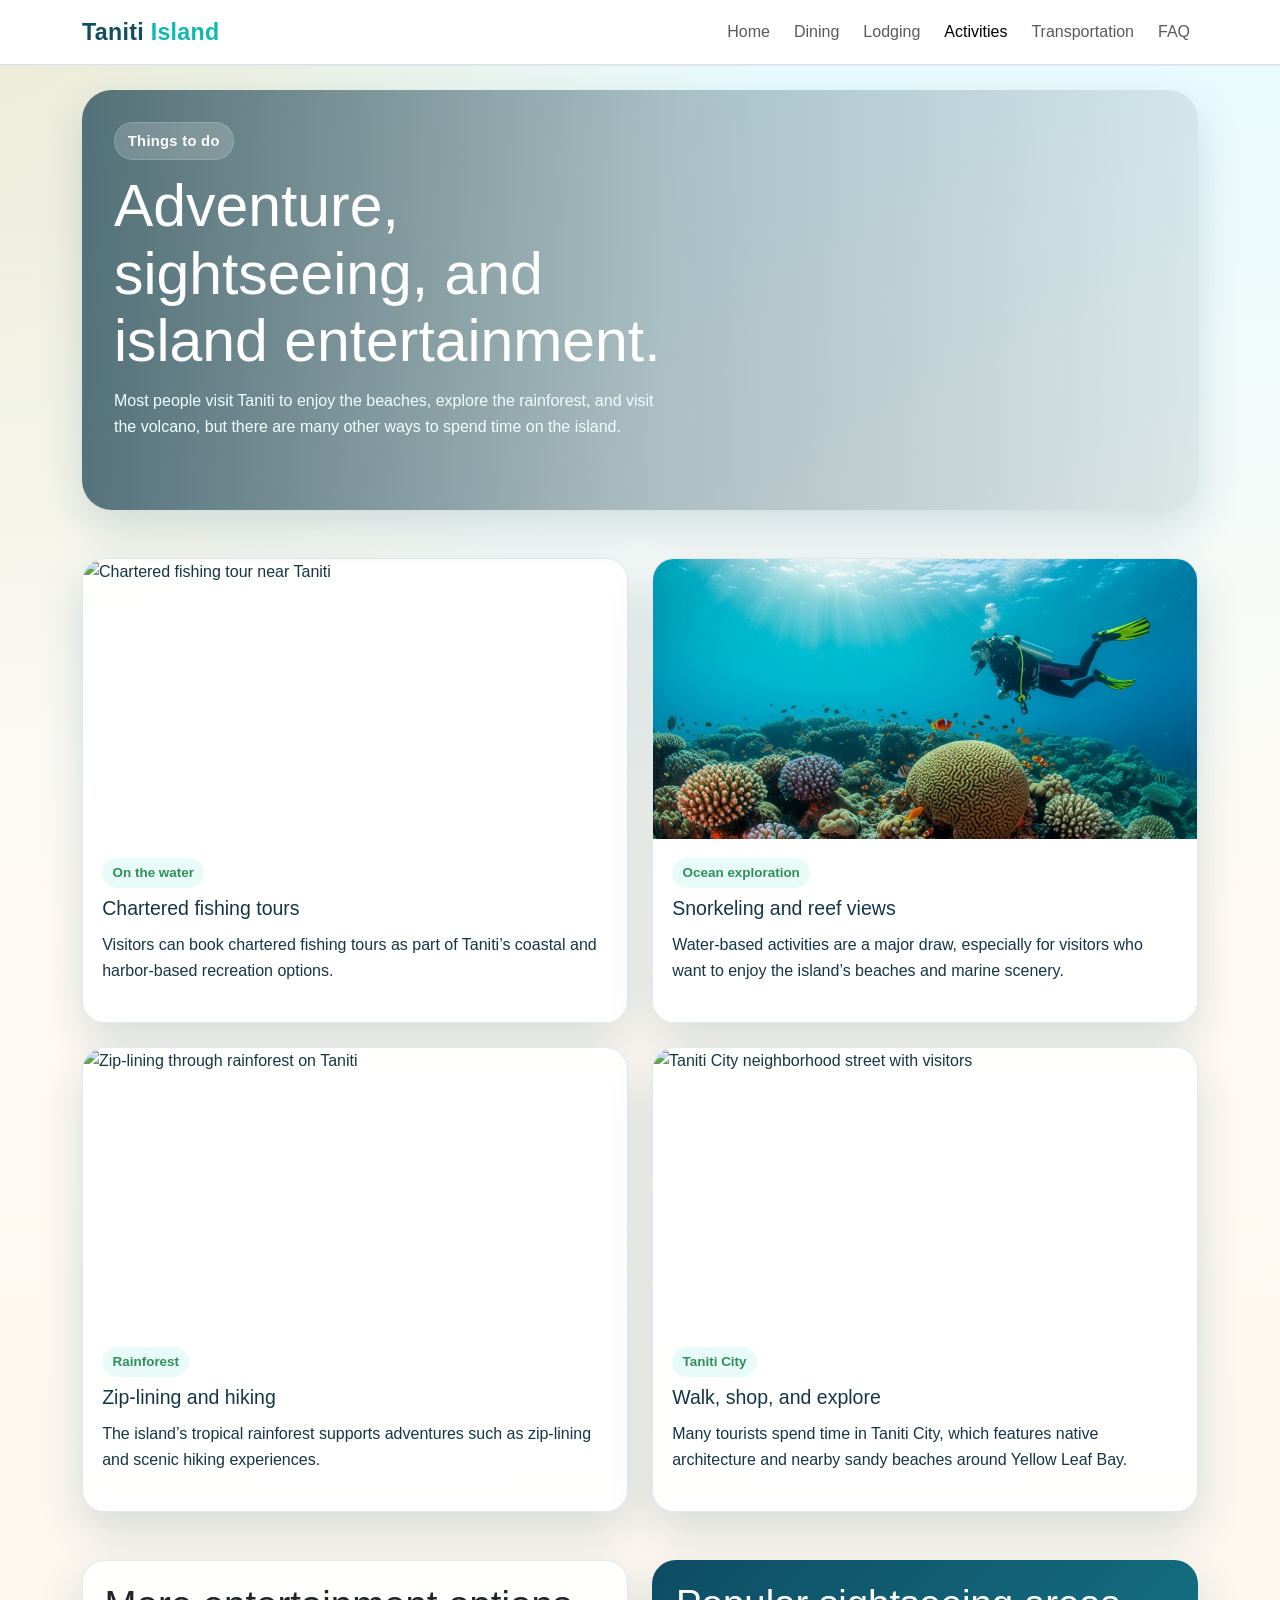
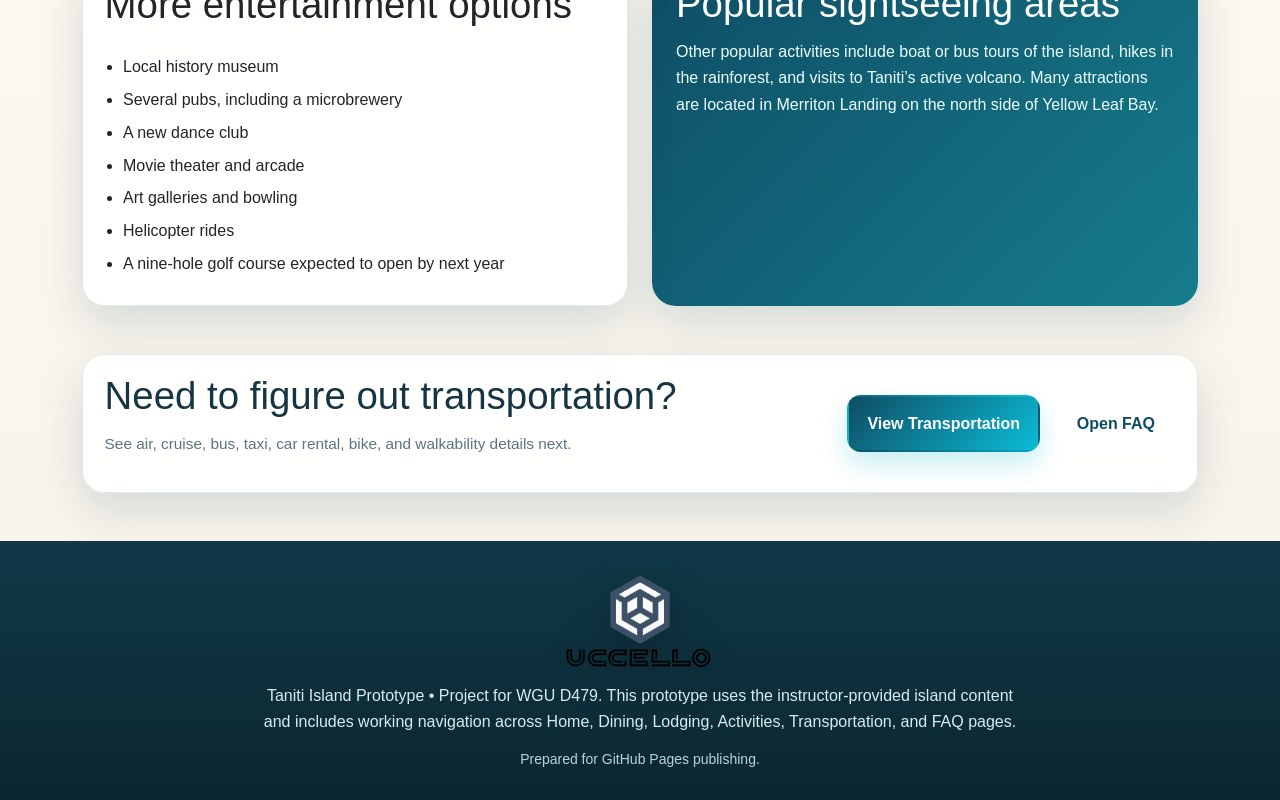
==== activities.html @ 58af2389 "first commit" ====
<!DOCTYPE html>
<html lang="en">
<head>
  <meta charset="UTF-8">
  <meta name="viewport" content="width=device-width, initial-scale=1.0">
  <title>Activities | Taniti Island</title>
  <meta name="description" content="Activities, sightseeing, and entertainment for visitors to Taniti Island.">
  <link href="https://cdn.jsdelivr.net/npm/bootstrap@5.3.3/dist/css/bootstrap.min.css" rel="stylesheet">
  <link rel="stylesheet" href="styles.css">
</head>
<body>
  <header class="site-header sticky-top">
    <nav class="navbar navbar-expand-lg bg-white border-bottom">
      <div class="container">
        <a class="navbar-brand brand" href="index.html">Taniti <span>Island</span></a>
        <button class="navbar-toggler" type="button" data-bs-toggle="collapse" data-bs-target="#mainNav" aria-controls="mainNav" aria-expanded="false" aria-label="Toggle navigation">
          <span class="navbar-toggler-icon"></span>
        </button>
        <div class="collapse navbar-collapse justify-content-end" id="mainNav">
          <ul class="navbar-nav gap-lg-2">
            <li class="nav-item"><a class="nav-link" href="index.html">Home</a></li>
            <li class="nav-item"><a class="nav-link" href="dining.html">Dining</a></li>
            <li class="nav-item"><a class="nav-link" href="lodging.html">Lodging</a></li>
            <li class="nav-item"><a class="nav-link active" href="activities.html">Activities</a></li>
            <li class="nav-item"><a class="nav-link" href="transportation.html">Transportation</a></li>
            <li class="nav-item"><a class="nav-link" href="faq.html">FAQ</a></li>
          </ul>
        </div>
      </div>
    </nav>
  </header>

  <main id="main">
    <section class="page-hero py-4">
      <div class="container">
        <div class="page-hero-banner" style="background-image:url('images/activities/tropical_bay_harbor_sailboats.png');">
          <div class="page-hero-copy">
            <span class="eyebrow">Things to do</span>
            <h1>Adventure, sightseeing, and island entertainment.</h1>
            <p>Most people visit Taniti to enjoy the beaches, explore the rainforest, and visit the volcano, but there are many other ways to spend time on the island.</p>
          </div>
        </div>
      </div>
    </section>

    <section class="section py-4">
      <div class="container">
        <div class="row g-4">
          <div class="col-md-6">
            <article class="feature-card h-100">
              <img src="images/activities/deep_sea_fishing_charter_catch.png" alt="Chartered fishing tour near Taniti">
              <div class="copy">
                <span class="tag">On the water</span>
                <h3>Chartered fishing tours</h3>
                <p>Visitors can book chartered fishing tours as part of Taniti’s coastal and harbor-based recreation options.</p>
              </div>
            </article>
          </div>
          <div class="col-md-6">
            <article class="feature-card h-100">
              <img src="images/activities/tropical_scuba_diving_reef.png" alt="Snorkeling and reef exploration near Taniti">
              <div class="copy">
                <span class="tag">Ocean exploration</span>
                <h3>Snorkeling and reef views</h3>
                <p>Water-based activities are a major draw, especially for visitors who want to enjoy the island’s beaches and marine scenery.</p>
              </div>
            </article>
          </div>
          <div class="col-md-6">
            <article class="feature-card h-100">
              <img src="images/activities/zipline_through_rainforest_canopy.png" alt="Zip-lining through rainforest on Taniti">
              <div class="copy">
                <span class="tag">Rainforest</span>
                <h3>Zip-lining and hiking</h3>
                <p>The island’s tropical rainforest supports adventures such as zip-lining and scenic hiking experiences.</p>
              </div>
            </article>
          </div>
          <div class="col-md-6">
            <article class="feature-card h-100">
              <img src="images/activities/tropical_city_neighborhood_street.png" alt="Taniti City neighborhood street with visitors">
              <div class="copy">
                <span class="tag">Taniti City</span>
                <h3>Walk, shop, and explore</h3>
                <p>Many tourists spend time in Taniti City, which features native architecture and nearby sandy beaches around Yellow Leaf Bay.</p>
              </div>
            </article>
          </div>
        </div>
      </div>
    </section>

    <section class="section py-4">
      <div class="container">
        <div class="row g-4">
          <div class="col-lg-6">
            <div class="card h-100">
              <h2>More entertainment options</h2>
              <ul class="clean">
                <li>Local history museum</li>
                <li>Several pubs, including a microbrewery</li>
                <li>A new dance club</li>
                <li>Movie theater and arcade</li>
                <li>Art galleries and bowling</li>
                <li>Helicopter rides</li>
                <li>A nine-hole golf course expected to open by next year</li>
              </ul>
            </div>
          </div>
          <div class="col-lg-6">
            <div class="quote-band h-100">
              <h2>Popular sightseeing areas</h2>
              <p>Other popular activities include boat or bus tours of the island, hikes in the rainforest, and visits to Taniti’s active volcano. Many attractions are located in Merriton Landing on the north side of Yellow Leaf Bay.</p>
            </div>
          </div>
        </div>
      </div>
    </section>

    <section class="section py-4">
      <div class="container">
        <div class="cta">
          <div>
            <h2>Need to figure out transportation?</h2>
            <p class="small-muted">See air, cruise, bus, taxi, car rental, bike, and walkability details next.</p>
          </div>
          <div class="d-flex flex-wrap gap-3">
            <a class="btn btn-primary" href="transportation.html">View Transportation</a>
            <a class="btn btn-secondary" href="faq.html">Open FAQ</a>
          </div>
        </div>
      </div>
    </section>
  </main>

  <footer class="footer">
    <div class="container footer-inner">
      <img src="images/logo/uccelloLogo.svg" alt="Uccello logo" class="footer-logo">
      <p class="footer-text">Taniti Island Prototype • Project for WGU D479. This prototype uses the instructor-provided island content and includes working navigation across Home, Dining, Lodging, Activities, Transportation, and FAQ pages.</p>
      <small>Prepared for GitHub Pages publishing.</small>
    </div>
  </footer>

  <script src="https://cdn.jsdelivr.net/npm/bootstrap@5.3.3/dist/js/bootstrap.bundle.min.js"></script>
</body>
</html>
---- styles.css ----
:root{
  --ocean-deep:#0e4d64;
  --ocean:#0bbcd6;
  --lagoon:#0fb9b1;
  --palm:#2f8f5b;
  --sunset:#ffb347;
  --sand:#f7efe1;
  --sand-dark:#ead4b1;
  --coral:#ff7f50;
  --text:#163544;
  --muted:#5c7380;
  --white:#ffffff;
  --shadow:0 18px 45px rgba(14,77,100,.16);
  --radius:22px;
  --max:1180px;
}
*{box-sizing:border-box}
html{scroll-behavior:smooth}
body{
  margin:0;
  font-family:Arial, Helvetica, sans-serif;
  color:var(--text);
  background:
    radial-gradient(circle at top left, rgba(255,179,71,.22), transparent 28%),
    linear-gradient(180deg, #e7fbff 0%, #fffaf3 38%, #f8f3ea 100%);
  line-height:1.65;
}
a{color:var(--ocean-deep); text-decoration:none}
a:hover{text-decoration:underline}
img{max-width:100%; display:block}
.skip-link{position:absolute; left:-9999px; top:auto}
.skip-link:focus{
  left:1rem; top:1rem; z-index:999; background:#000; color:#fff;
  padding:.8rem 1rem; border-radius:10px;
}
.wrap{max-width:var(--max); margin:0 auto; padding:0 1rem}
.site-header{
  position:sticky; top:0; z-index:100;
  background:rgba(255,255,255,.9);
  backdrop-filter:blur(12px);
  border-bottom:1px solid rgba(14,77,100,.12);
}
.topbar{
  display:flex; align-items:center; justify-content:space-between; gap:1rem;
  padding:1rem 0;
}
.brand{
  font-size:1.45rem; font-weight:800; color:var(--ocean-deep); letter-spacing:.3px;
}
.brand span{color:var(--lagoon)}
.nav-toggle{
  display:none; border:1px solid rgba(14,77,100,.14); background:#fff;
  border-radius:12px; padding:.7rem 1rem; font-weight:700; color:var(--ocean-deep)
}
.nav-links{display:flex; gap:.55rem; flex-wrap:wrap}
.nav-links a{
  padding:.72rem 1rem; border-radius:999px; font-weight:700; color:var(--ocean-deep);
  transition:all .2s ease;
}
.nav-links a.active, .nav-links a:hover{
  background:linear-gradient(135deg,var(--ocean-deep),var(--ocean));
  color:#fff; text-decoration:none; box-shadow:0 8px 20px rgba(11,188,214,.2);
}
.hero-banner{
  min-height:76vh;
  display:flex; align-items:center;
  background-position:center; background-size:cover;
  position:relative;
}
.hero-banner::before{
  content:""; position:absolute; inset:0;
  background:linear-gradient(90deg, rgba(9,53,72,.7) 0%, rgba(9,53,72,.35) 48%, rgba(9,53,72,.12) 100%);
}
.hero-banner .wrap{position:relative; z-index:1}
.hero-card{
  max-width:640px;
  background:rgba(255,255,255,.14);
  border:1px solid rgba(255,255,255,.18);
  box-shadow:var(--shadow);
  backdrop-filter:blur(8px);
  border-radius:28px;
  padding:2rem;
  color:#fff;
}
.eyebrow{
  display:inline-block; padding:.36rem .8rem; border-radius:999px;
  background:rgba(255,255,255,.18); border:1px solid rgba(255,255,255,.16);
  font-weight:800; font-size:.92rem; letter-spacing:.3px; margin-bottom:.75rem;
}
h1,h2,h3{line-height:1.15; margin:0 0 .8rem}
h1{font-size:clamp(2.3rem, 4.6vw, 4.1rem)}
h2{font-size:clamp(1.6rem, 3vw, 2.45rem)}
h3{font-size:1.22rem}
.lead{font-size:1.07rem; max-width:58ch}
.page-intro{
  padding:2.5rem 0 1.5rem;
}
.page-intro p{max-width:62ch; color:var(--muted)}
.section{padding:1.25rem 0 2.7rem}
.grid-2{display:grid; grid-template-columns:repeat(2,1fr); gap:1.2rem}
.grid-3{display:grid; grid-template-columns:repeat(3,1fr); gap:1.2rem}
.card, .feature-card, .image-card, .faq-panel{
  background:rgba(255,255,255,.94);
  border:1px solid rgba(14,77,100,.12);
  border-radius:var(--radius);
  box-shadow:var(--shadow);
}
.card{padding:1.35rem}
.feature-card{overflow:hidden}
.feature-card .copy{padding:1.15rem 1.2rem 1.35rem}
.feature-card img{
  width:100%; height:280px; object-fit:cover;
}
.feature-card.tall img{height:420px}
.tag{
  display:inline-block; background:#e9fbf9; color:var(--palm); border-radius:999px;
  padding:.25rem .65rem; font-size:.84rem; font-weight:800; margin-bottom:.55rem;
}
.button-row{display:flex; flex-wrap:wrap; gap:.85rem; margin-top:1.35rem}
.btn{
  display:inline-block; border-radius:14px; padding:.92rem 1.15rem; font-weight:800;
  border:2px solid transparent; transition:transform .18s ease, box-shadow .18s ease;
}
.btn:hover{transform:translateY(-1px); text-decoration:none}
.btn-primary{
  background:linear-gradient(135deg,var(--ocean-deep),var(--ocean));
  color:#fff; box-shadow:0 12px 26px rgba(11,188,214,.24)
}
.btn-secondary{
  background:rgba(255,255,255,.92); color:var(--ocean-deep);
  border-color:rgba(255,255,255,.4)
}
.highlight-strip{
  display:grid; grid-template-columns:repeat(3,1fr); gap:1rem;
}
.pill{
  background:linear-gradient(135deg,#fff7eb,#ffffff);
  border:1px solid rgba(255,179,71,.35); border-radius:18px; padding:1rem;
  box-shadow:var(--shadow);
}
.pill strong{display:block; font-size:1.08rem; margin-bottom:.35rem}
.info-table{
  width:100%; border-collapse:collapse; margin-top:.4rem; overflow:hidden; border-radius:16px
}
.info-table th,.info-table td{
  padding:.85rem .8rem; border-bottom:1px solid rgba(14,77,100,.12); text-align:left; vertical-align:top
}
.info-table th{
  background:#effcff; color:var(--ocean-deep)
}
.info-table tbody tr:nth-child(even){background:#fcfefd}
.clean{margin:.5rem 0 0; padding-left:1.15rem}
.clean li{margin:.4rem 0}
.notice{
  border-left:4px solid var(--sunset);
  background:#fff6e9; color:#67431e; padding:.9rem 1rem; border-radius:14px; margin-top:1rem;
}
.quote-band{
  background:linear-gradient(135deg,var(--ocean-deep),#167c8d);
  color:#fff; border-radius:24px; padding:1.35rem 1.5rem; box-shadow:var(--shadow)
}
.quote-band p{margin:.35rem 0 0; color:#eaffff}
.scenic-grid{
  display:grid; grid-template-columns:1.15fr .85fr; gap:1.2rem; align-items:stretch;
}
.scenic-grid .feature-card img{height:100%}
.stat-list{display:grid; gap:.85rem}
.stat{
  display:flex; gap:.85rem; align-items:flex-start;
  padding:.95rem 1rem; border-radius:16px;
  background:linear-gradient(135deg,#effcff,#fffaf2);
  border:1px solid rgba(14,77,100,.1)
}
.stat-icon{
  width:42px; height:42px; flex:0 0 42px; border-radius:50%;
  display:grid; place-items:center; font-size:1.2rem;
  background:linear-gradient(135deg,var(--sunset),#ffd7a0); color:#6b4017;
}
.cta{
  display:flex; justify-content:space-between; align-items:center; gap:1rem; flex-wrap:wrap;
  padding:1.2rem 1.35rem; background:rgba(255,255,255,.94);
  border-radius:22px; box-shadow:var(--shadow); border:1px solid rgba(14,77,100,.12)
}
.footer{
  margin-top:1.5rem;
  background:linear-gradient(180deg,#103847,#0b2730);
  color:#dff4f7;
  padding:2.2rem 0 1.8rem;
}
.footer-inner{
  text-align:center;
}
.footer-logo{
  width:150px; margin:0 auto .85rem;
  filter:drop-shadow(0 8px 18px rgba(0,0,0,.18));
}
.footer-text{
  max-width:760px; margin:0 auto; color:#d6edf0;
}
.footer small{display:block; margin-top:.75rem; color:#b6d4d8}
.page-hero{
  padding:2.7rem 0 1.5rem;
}
.page-hero-banner{
  border-radius:30px; overflow:hidden; position:relative;
  min-height:420px; background-position:center; background-size:cover;
  box-shadow:var(--shadow);
}
.page-hero-banner::before{
  content:""; position:absolute; inset:0;
  background:linear-gradient(90deg, rgba(9,53,72,.68) 0%, rgba(9,53,72,.3) 52%, rgba(9,53,72,.1) 100%);
}
.page-hero-copy{
  position:relative; z-index:1; color:#fff; max-width:620px; padding:2rem;
}
.page-hero-copy p{color:#efffff}
.faq-page{
  min-height:100vh;
  background:url("images/faq/beach_net_hammock_in_water.jpeg") no-repeat center center / cover fixed;
  position:relative;
}
.faq-page::before{
  content:""; position:absolute; inset:0; background:rgba(8,43,58,.46);
}
.faq-page > *{position:relative; z-index:1}
.faq-shell{padding:2rem 0 2.5rem}
.faq-shell .page-intro .eyebrow{background:rgba(255,255,255,.18); color:#fff}
.faq-shell h1, .faq-shell p{color:#fff}
.faq-list{display:grid; gap:1rem}
.faq-panel{
  background:rgba(255,255,255,.9);
  padding:1.1rem 1.15rem;
}
.faq-panel p {
  color: #3a9bb8;
}

.transport-grid, .activity-grid{
  display:grid; grid-template-columns:repeat(2,1fr); gap:1.2rem;
}
.small-muted{color:var(--muted); font-size:.96rem}
@media (max-width: 920px){
  .grid-2,.grid-3,.scenic-grid,.highlight-strip,.transport-grid,.activity-grid{grid-template-columns:1fr}
  .hero-banner{min-height:68vh}
  .feature-card.tall img{height:320px}
  .nav-toggle{display:inline-block}
  .nav-links{display:none; width:100%; padding-bottom:.7rem}
  .nav-links.open{display:flex}
  .topbar{align-items:flex-start; flex-direction:column}
}
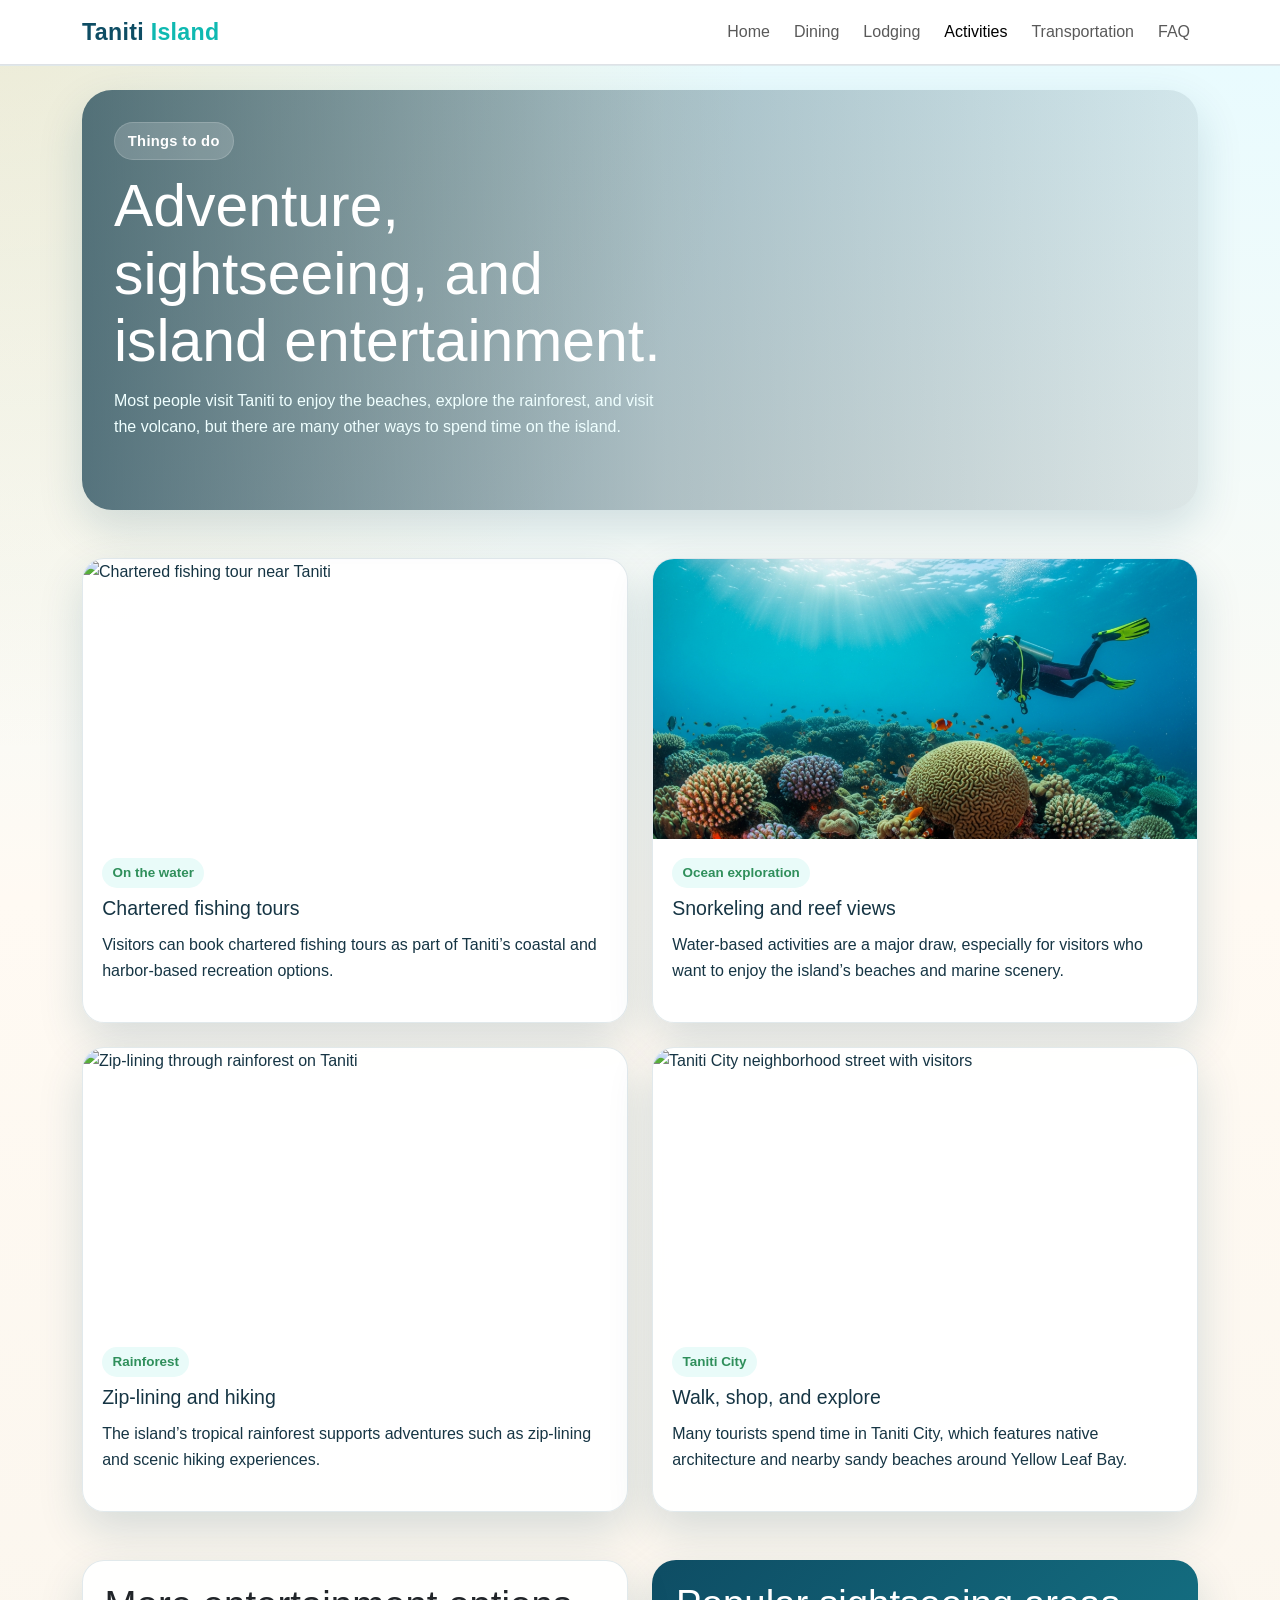
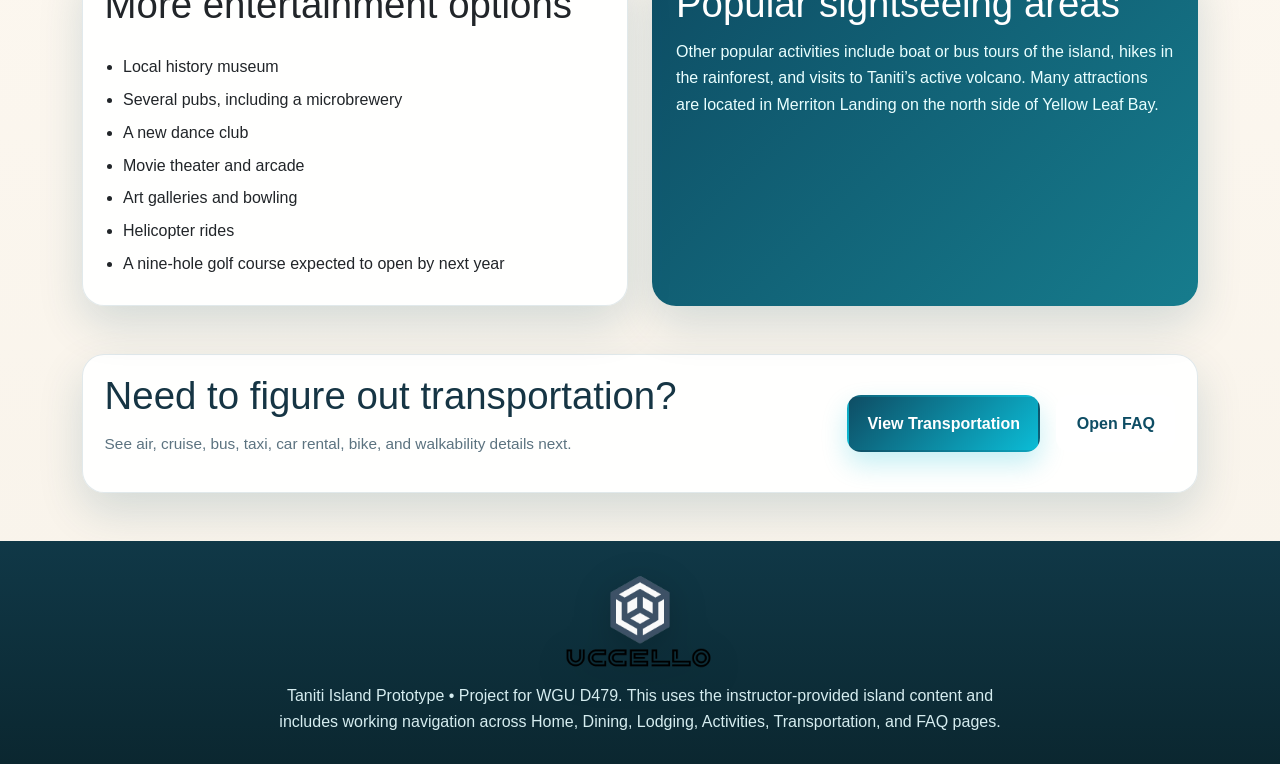
==== commit 99640e8f: "changed footer message" ====
--- a/activities.html
+++ b/activities.html
@@ -133,11 +133,10 @@
     </section>
   </main>
 
-  <footer class="footer">
+   <footer class="footer">
     <div class="container footer-inner">
       <img src="images/logo/uccelloLogo.svg" alt="Uccello logo" class="footer-logo">
-      <p class="footer-text">Taniti Island Prototype • Project for WGU D479. This prototype uses the instructor-provided island content and includes working navigation across Home, Dining, Lodging, Activities, Transportation, and FAQ pages.</p>
-      <small>Prepared for GitHub Pages publishing.</small>
+      <p class="footer-text">Taniti Island Prototype • Project for WGU D479. This uses the instructor-provided island content and includes working navigation across Home, Dining, Lodging, Activities, Transportation, and FAQ pages.</p>
     </div>
   </footer>
 
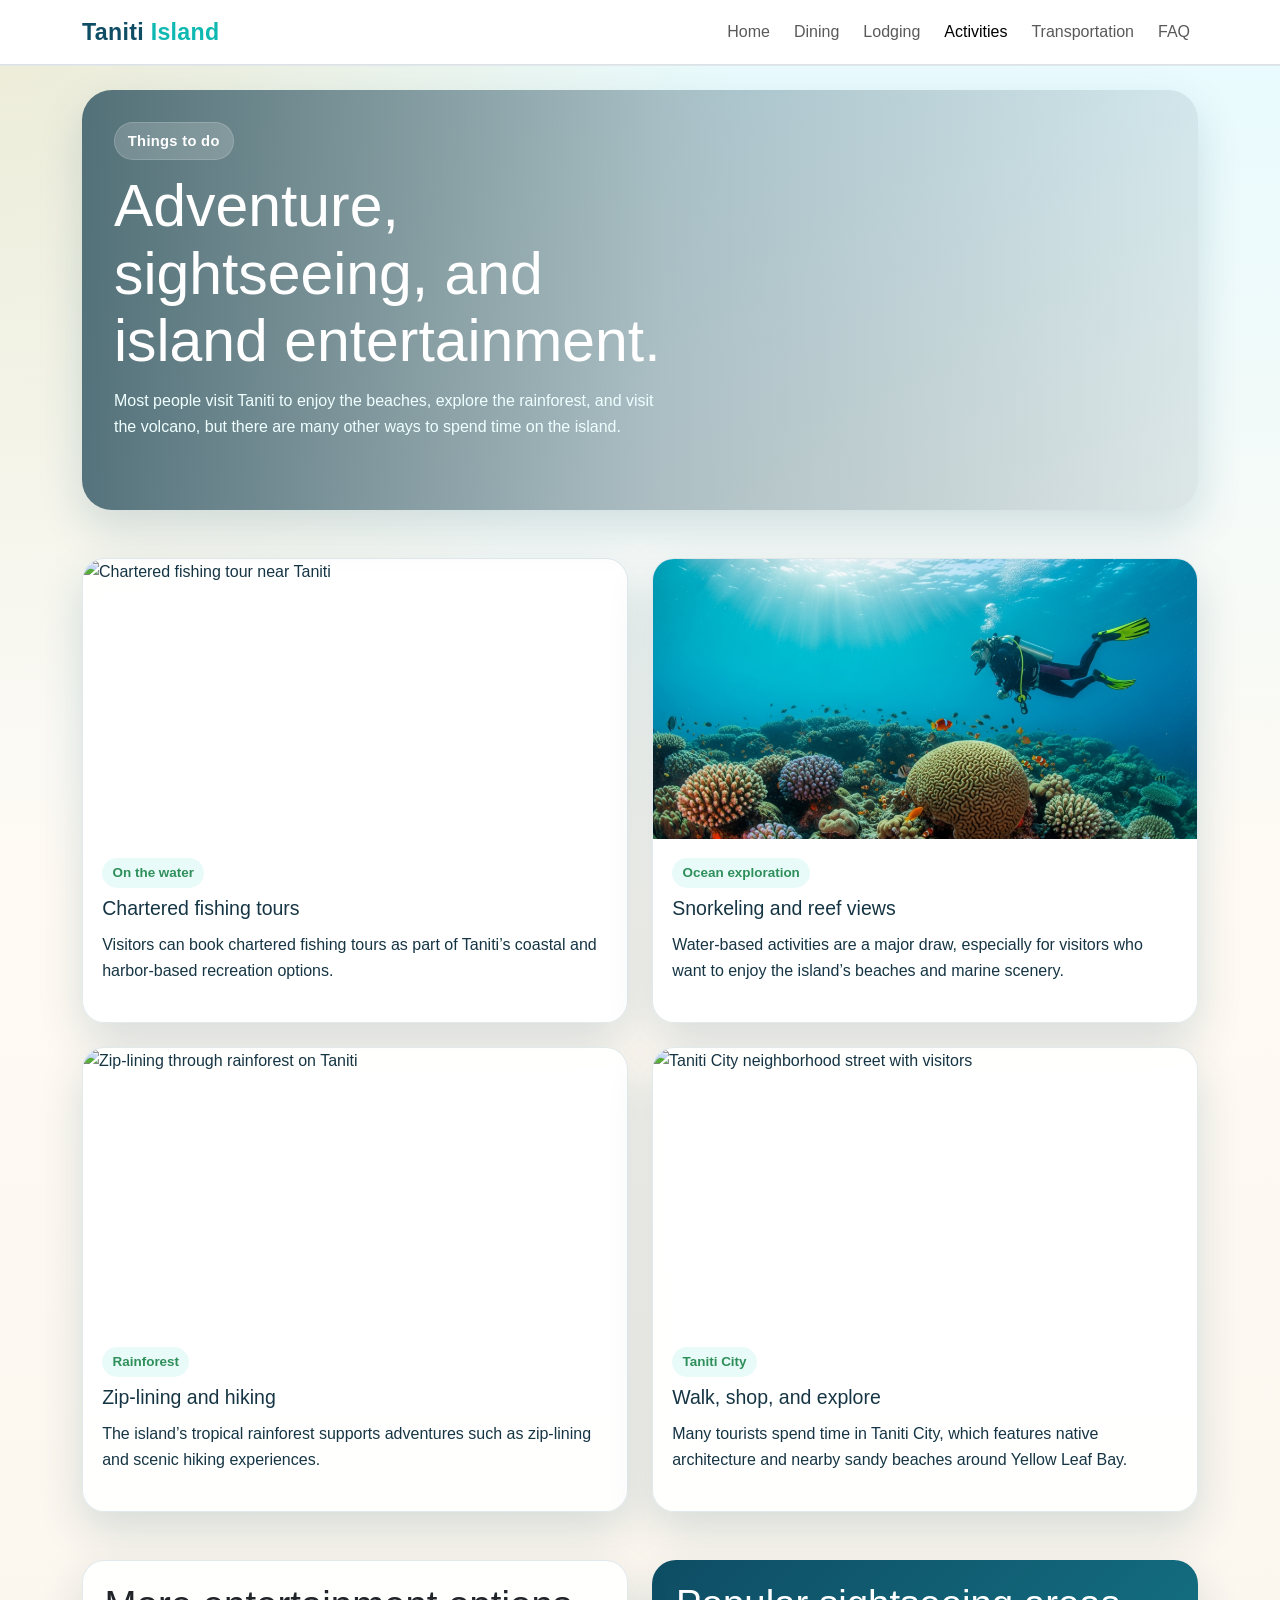
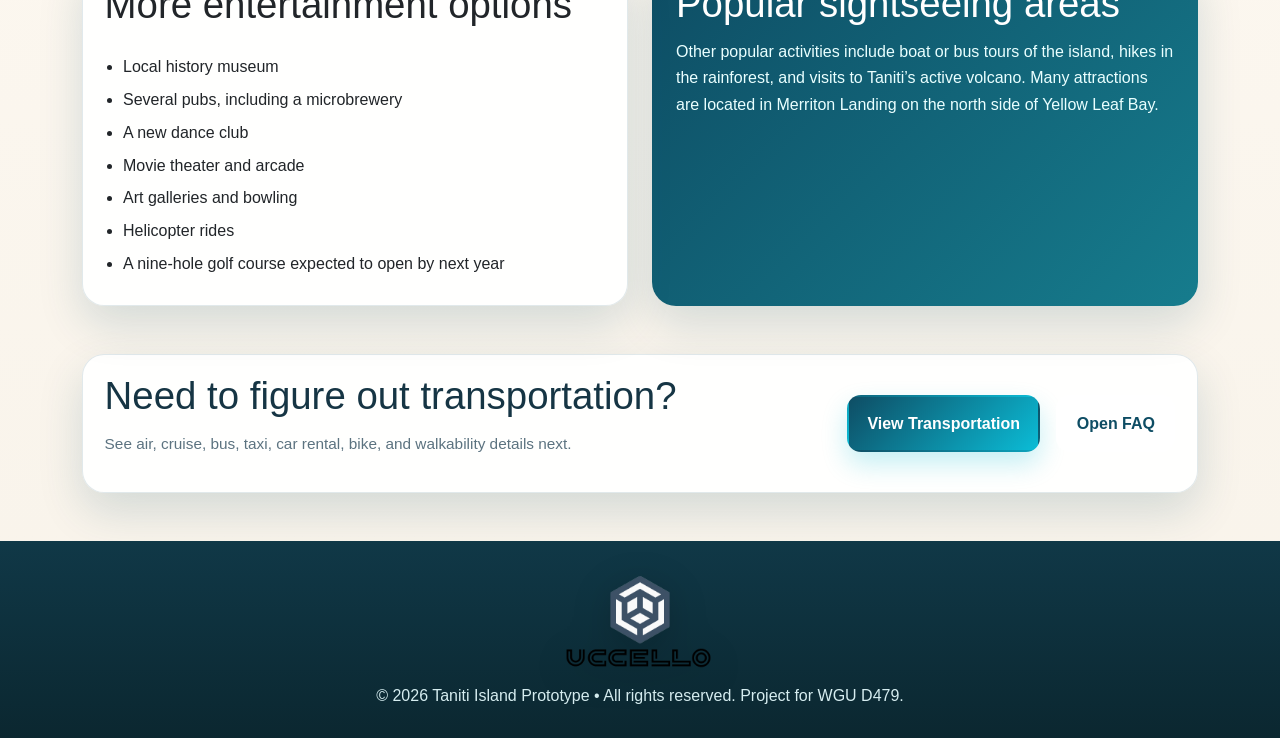
==== commit 24c0bf7b: "Updated footer copyright info on all pages. And deleted excessive text not needed" ====
--- a/activities.html
+++ b/activities.html
@@ -133,10 +133,10 @@
     </section>
   </main>
 
-   <footer class="footer">
+  <footer class="footer">
     <div class="container footer-inner">
       <img src="images/logo/uccelloLogo.svg" alt="Uccello logo" class="footer-logo">
-      <p class="footer-text">Taniti Island Prototype • Project for WGU D479. This uses the instructor-provided island content and includes working navigation across Home, Dining, Lodging, Activities, Transportation, and FAQ pages.</p>
+      <p class="footer-text">© 2026 Taniti Island Prototype • All rights reserved. Project for WGU D479.</p>
     </div>
   </footer>
 
